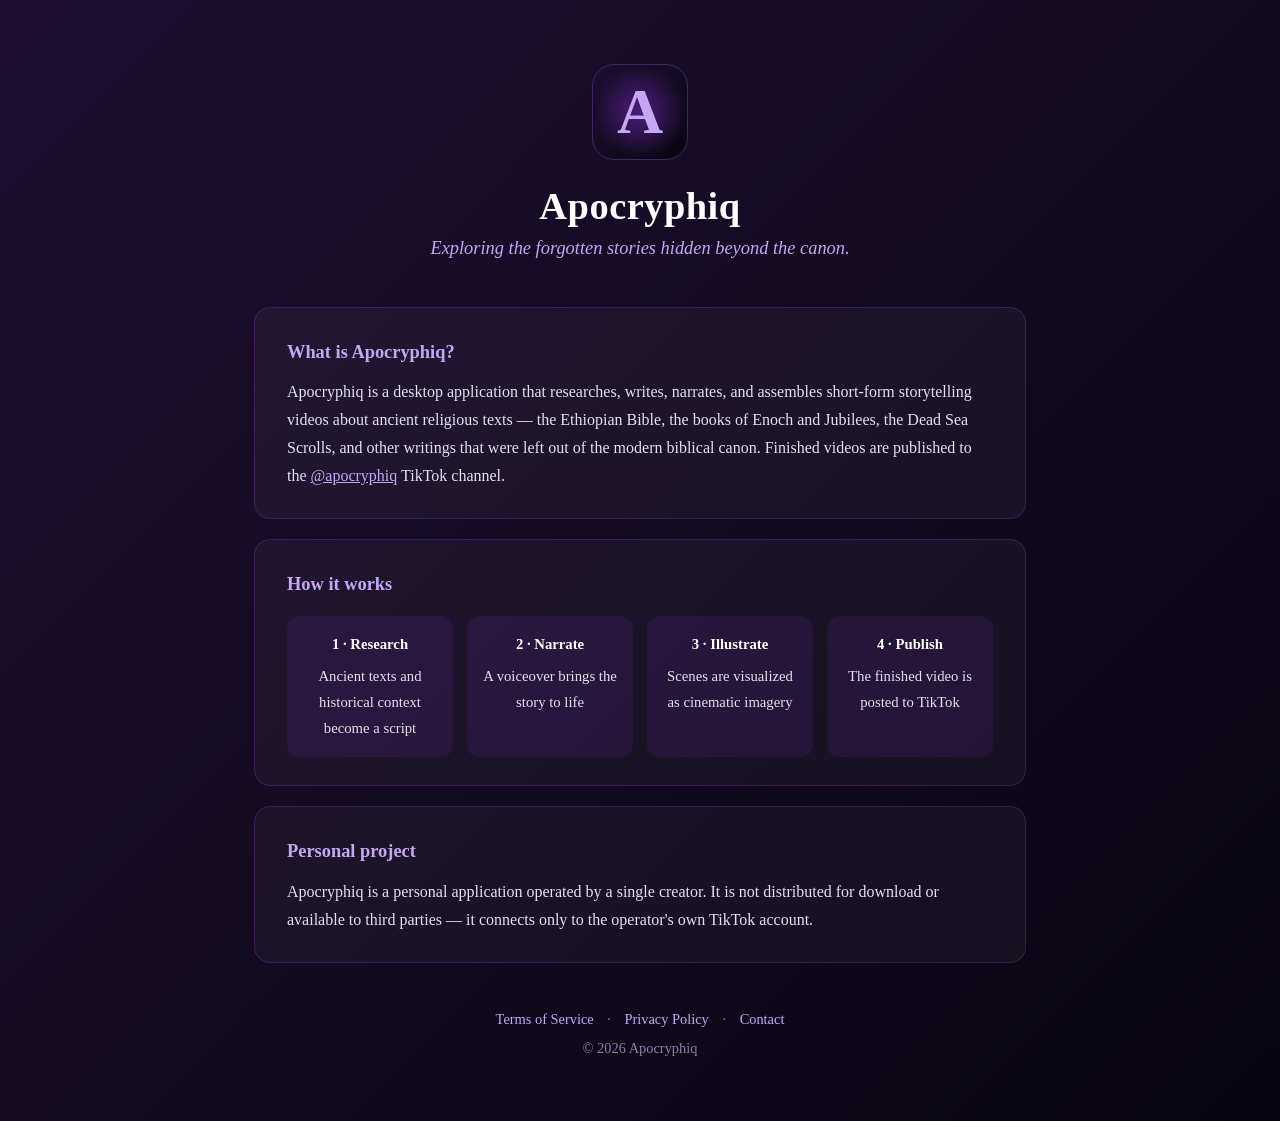
==== index.html @ 5528720c "Add initial HTML structure for Apocryphiq This file contains the HTML structure and content for the " ====
<!DOCTYPE html>
<html lang="en">
<head>
<meta charset="UTF-8">
<meta name="viewport" content="width=device-width, initial-scale=1.0">
<title>Apocryphiq — Stories Beyond the Canon</title>
<meta name="description" content="Apocryphiq is a desktop application that creates and publishes short storytelling videos about ancient texts, the Ethiopian Bible, and writings left out of the modern canon.">
<style>
  :root { --purple: #9333ea; --light: #c4a7f5; }
  * { margin: 0; box-sizing: border-box; }
  body { font-family: Georgia, serif; background: linear-gradient(135deg, #1e0f32 0%, #080610 100%); color: #e5e0f0; min-height: 100vh; }
  .wrap { max-width: 820px; margin: 0 auto; padding: 64px 24px; }
  .icon { width: 96px; height: 96px; border-radius: 22px; display: block; margin: 0 auto 24px;
          background: radial-gradient(circle at center, rgba(147,51,234,.45), transparent 70%), linear-gradient(135deg, #1e0f32, #080610);
          border: 1px solid #3b2860; color: var(--light); font-size: 64px; font-weight: bold;
          text-align: center; line-height: 94px; }
  h1 { text-align: center; font-size: 2.4em; color: #fff; letter-spacing: .5px; }
  .tagline { text-align: center; color: var(--light); margin: 10px 0 48px; font-size: 1.15em; font-style: italic; }
  .card { background: rgba(255,255,255,.04); border: 1px solid rgba(147,51,234,.25); border-radius: 16px; padding: 28px 32px; margin-bottom: 20px; line-height: 1.75; }
  .card h2 { color: var(--light); font-size: 1.15em; margin-bottom: 10px; }
  .steps { display: grid; grid-template-columns: repeat(auto-fit, minmax(160px, 1fr)); gap: 14px; margin-top: 16px; }
  .step { background: rgba(147,51,234,.10); border-radius: 12px; padding: 16px; text-align: center; font-size: .92em; }
  .step b { display: block; color: #fff; margin-bottom: 6px; }
  footer { text-align: center; margin-top: 48px; font-size: .9em; color: #8a7fa8; }
  footer a { color: var(--light); text-decoration: none; margin: 0 10px; }
  footer a:hover { text-decoration: underline; }
</style>
</head>
<body>
<div class="wrap">
  <div class="icon">A</div>
  <h1>Apocryphiq</h1>
  <p class="tagline">Exploring the forgotten stories hidden beyond the canon.</p>

  <div class="card">
    <h2>What is Apocryphiq?</h2>
    <p>Apocryphiq is a desktop application that researches, writes, narrates, and assembles
    short-form storytelling videos about ancient religious texts — the Ethiopian Bible,
    the books of Enoch and Jubilees, the Dead Sea Scrolls, and other writings that were
    left out of the modern biblical canon. Finished videos are published to the
    <a href="https://www.tiktok.com/@apocryphiq" style="color:var(--light)">@apocryphiq</a>
    TikTok channel.</p>
  </div>

  <div class="card">
    <h2>How it works</h2>
    <div class="steps">
      <div class="step"><b>1 · Research</b>Ancient texts and historical context become a script</div>
      <div class="step"><b>2 · Narrate</b>A voiceover brings the story to life</div>
      <div class="step"><b>3 · Illustrate</b>Scenes are visualized as cinematic imagery</div>
      <div class="step"><b>4 · Publish</b>The finished video is posted to TikTok</div>
    </div>
  </div>

  <div class="card">
    <h2>Personal project</h2>
    <p>Apocryphiq is a personal application operated by a single creator. It is not
    distributed for download or available to third parties — it connects only to the
    operator's own TikTok account.</p>
  </div>

  <footer>
    <a href="terms.html">Terms of Service</a> ·
    <a href="privacy.html">Privacy Policy</a> ·
    <a href="mailto:nathanadamwilson@gmail.com">Contact</a>
    <p style="margin-top:12px">© 2026 Apocryphiq</p>
  </footer>
</div>
</body>
</html>
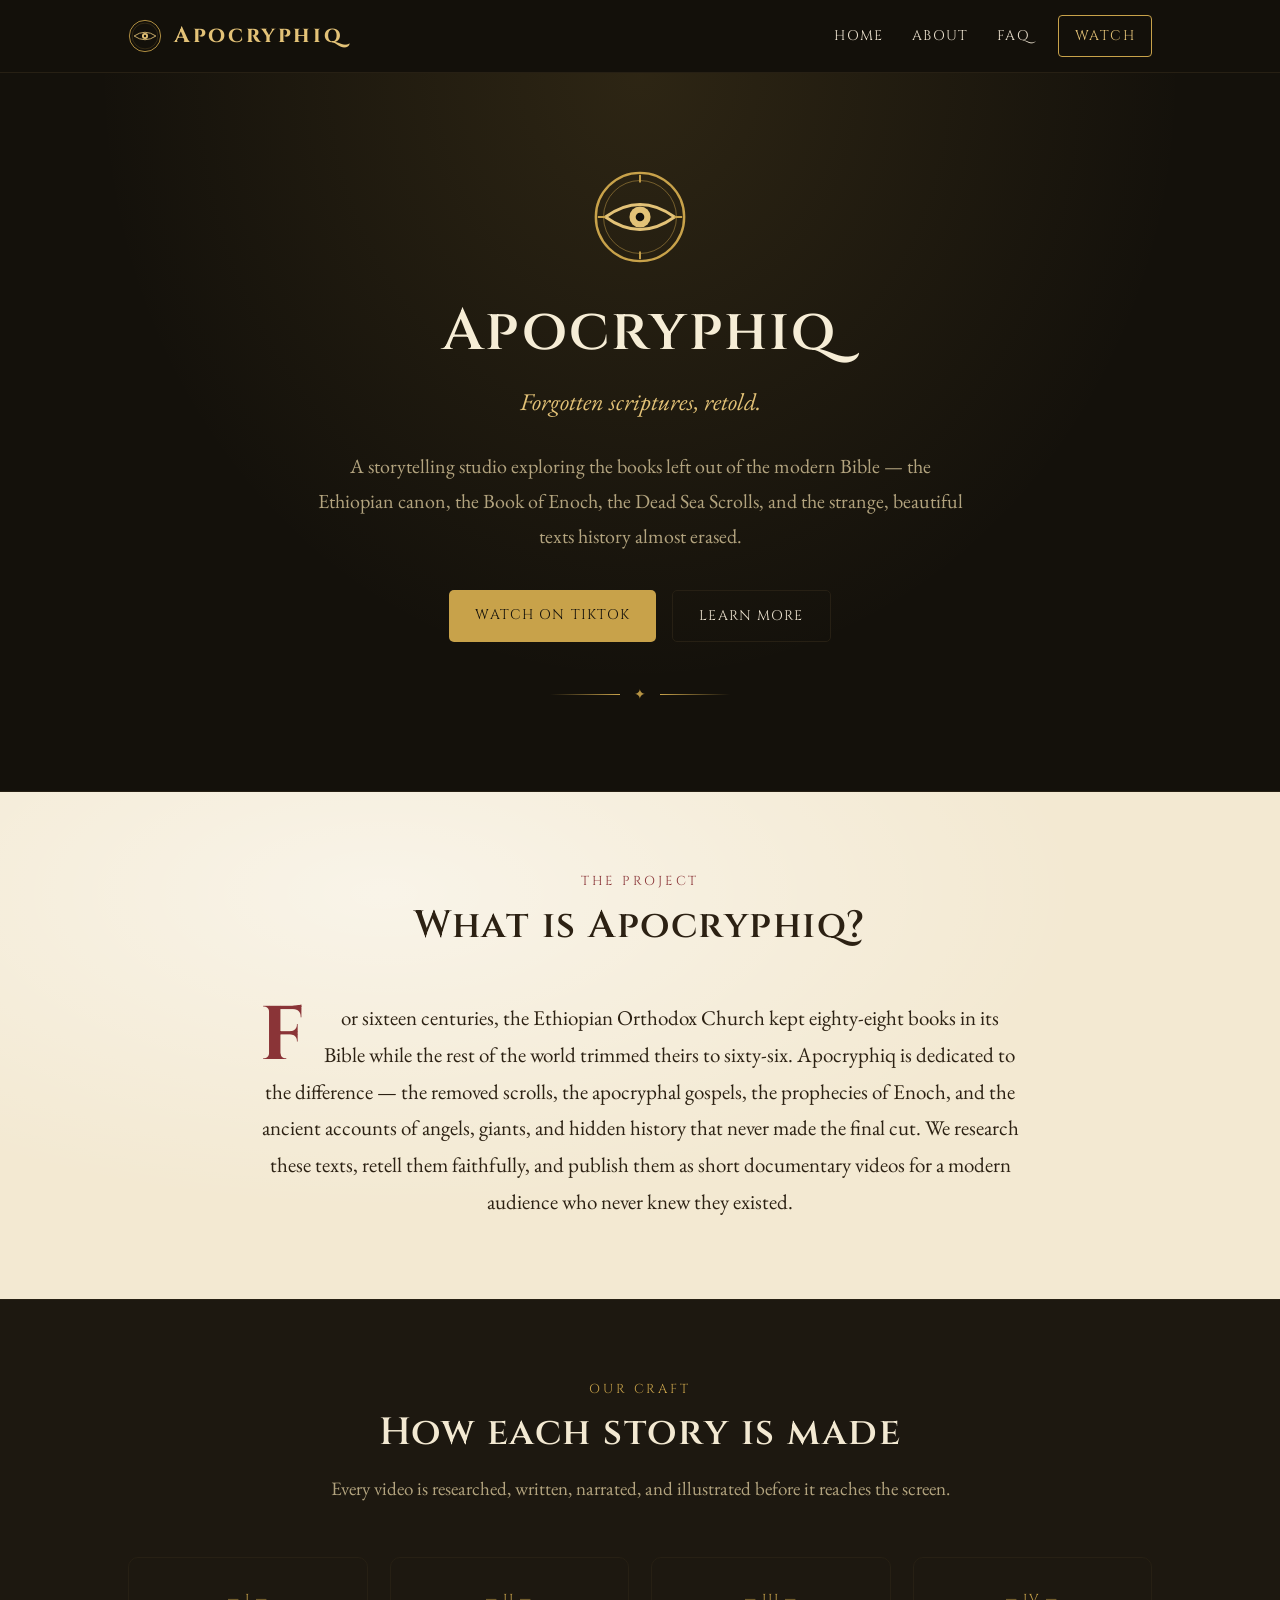
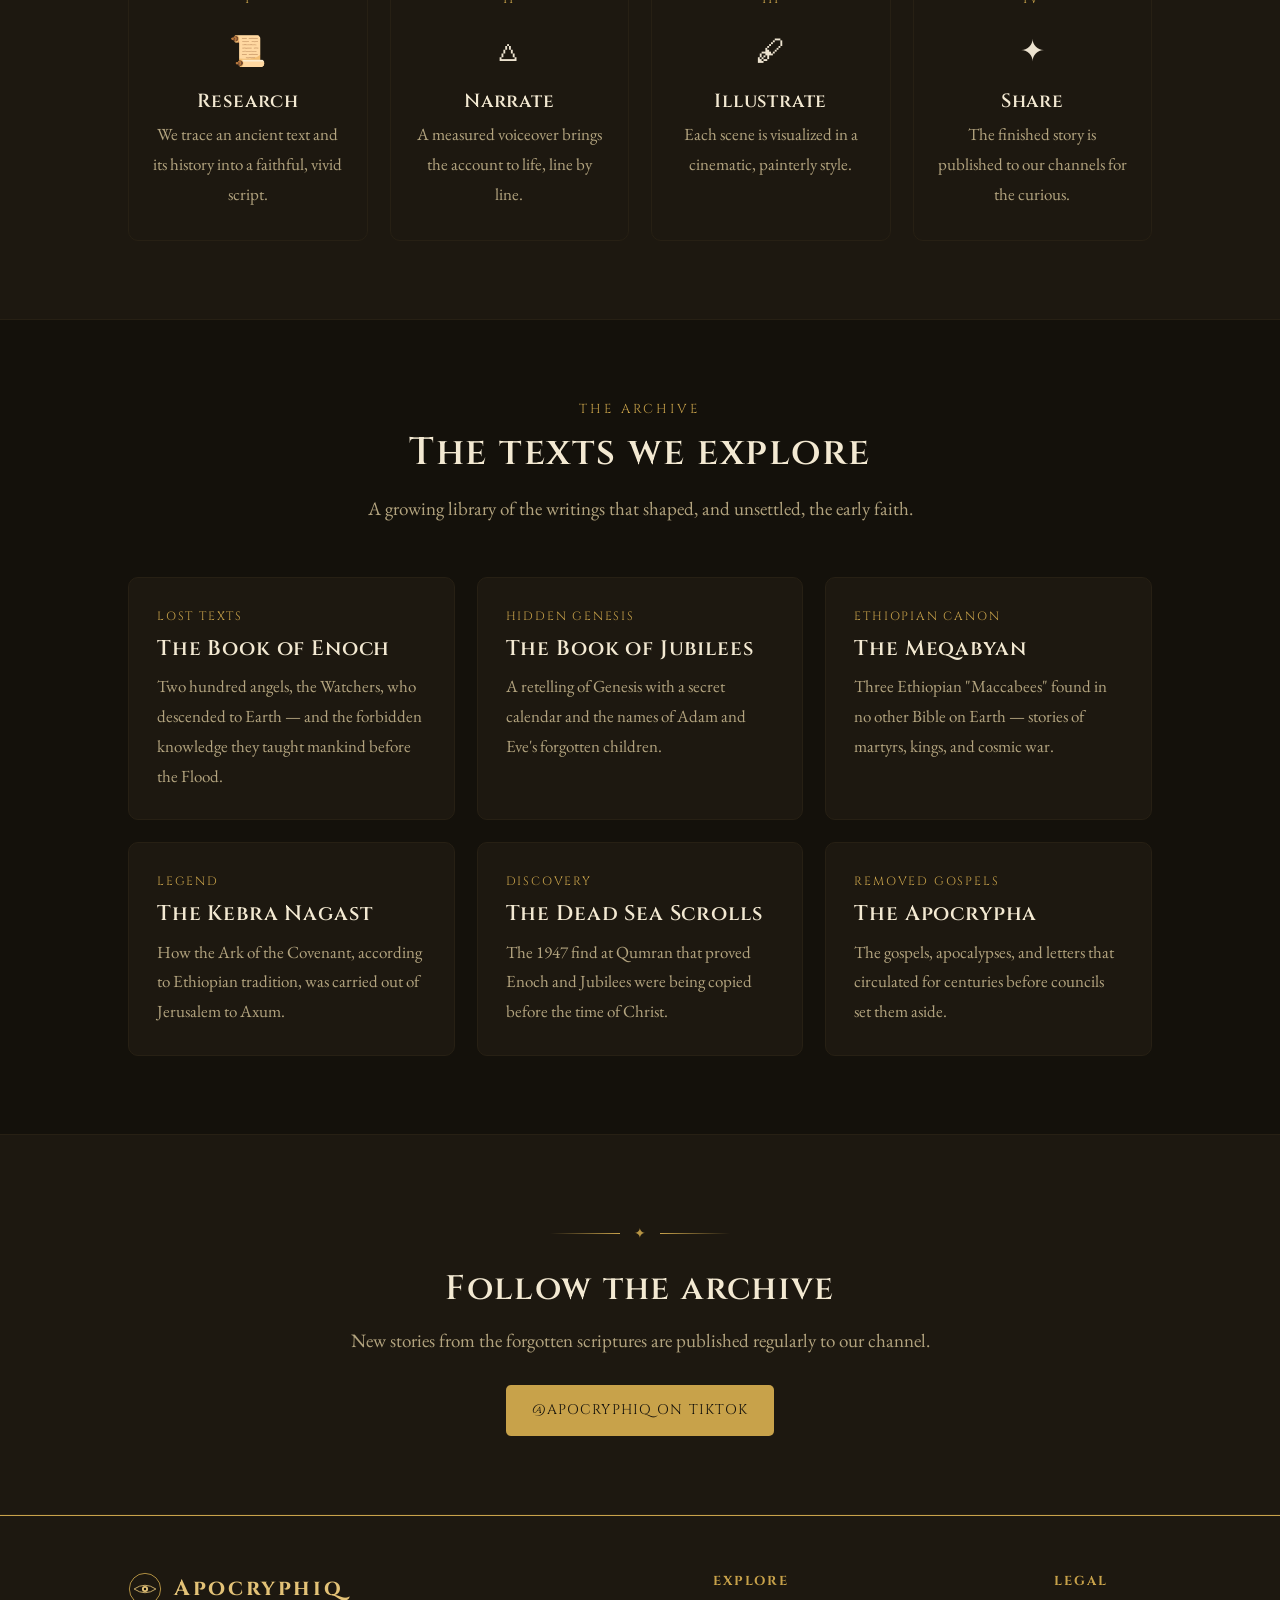
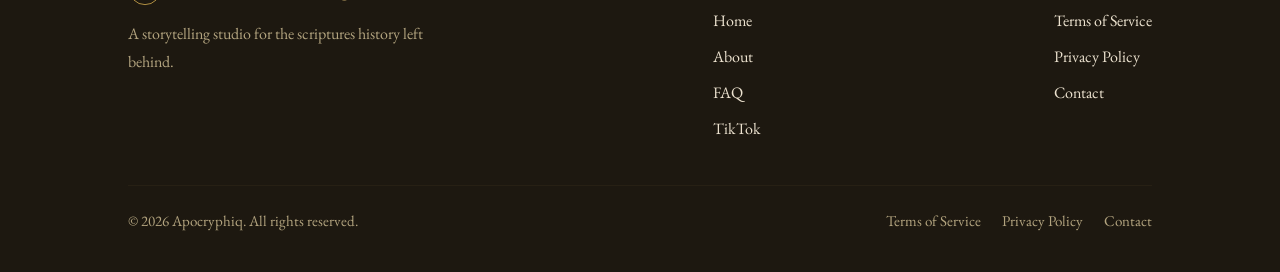
==== commit 4afd9d48: "Rebuild as fully-developed multi-page site; new gold/manuscript theme and icon" ====
--- a/index.html
+++ b/index.html
@@ -3,68 +3,207 @@
 <head>
 <meta charset="UTF-8">
 <meta name="viewport" content="width=device-width, initial-scale=1.0">
-<title>Apocryphiq — Stories Beyond the Canon</title>
-<meta name="description" content="Apocryphiq is a desktop application that creates and publishes short storytelling videos about ancient texts, the Ethiopian Bible, and writings left out of the modern canon.">
-<style>
-  :root { --purple: #9333ea; --light: #c4a7f5; }
-  * { margin: 0; box-sizing: border-box; }
-  body { font-family: Georgia, serif; background: linear-gradient(135deg, #1e0f32 0%, #080610 100%); color: #e5e0f0; min-height: 100vh; }
-  .wrap { max-width: 820px; margin: 0 auto; padding: 64px 24px; }
-  .icon { width: 96px; height: 96px; border-radius: 22px; display: block; margin: 0 auto 24px;
-          background: radial-gradient(circle at center, rgba(147,51,234,.45), transparent 70%), linear-gradient(135deg, #1e0f32, #080610);
-          border: 1px solid #3b2860; color: var(--light); font-size: 64px; font-weight: bold;
-          text-align: center; line-height: 94px; }
-  h1 { text-align: center; font-size: 2.4em; color: #fff; letter-spacing: .5px; }
-  .tagline { text-align: center; color: var(--light); margin: 10px 0 48px; font-size: 1.15em; font-style: italic; }
-  .card { background: rgba(255,255,255,.04); border: 1px solid rgba(147,51,234,.25); border-radius: 16px; padding: 28px 32px; margin-bottom: 20px; line-height: 1.75; }
-  .card h2 { color: var(--light); font-size: 1.15em; margin-bottom: 10px; }
-  .steps { display: grid; grid-template-columns: repeat(auto-fit, minmax(160px, 1fr)); gap: 14px; margin-top: 16px; }
-  .step { background: rgba(147,51,234,.10); border-radius: 12px; padding: 16px; text-align: center; font-size: .92em; }
-  .step b { display: block; color: #fff; margin-bottom: 6px; }
-  footer { text-align: center; margin-top: 48px; font-size: .9em; color: #8a7fa8; }
-  footer a { color: var(--light); text-decoration: none; margin: 0 10px; }
-  footer a:hover { text-decoration: underline; }
-</style>
+<title>Apocryphiq — Forgotten Scriptures, Retold</title>
+<meta name="description" content="Apocryphiq researches, narrates, and shares short documentary videos about the Ethiopian Bible, the Book of Enoch, the Dead Sea Scrolls, and other ancient texts left out of the modern canon.">
+<link rel="preconnect" href="https://fonts.googleapis.com">
+<link rel="preconnect" href="https://fonts.gstatic.com" crossorigin>
+<link href="https://fonts.googleapis.com/css2?family=Cinzel:wght@500;600;700&family=EB+Garamond:ital,wght@0,400;0,500;1,400&display=swap" rel="stylesheet">
+<link rel="stylesheet" href="styles.css">
 </head>
 <body>
-<div class="wrap">
-  <div class="icon">A</div>
-  <h1>Apocryphiq</h1>
-  <p class="tagline">Exploring the forgotten stories hidden beyond the canon.</p>
-
-  <div class="card">
-    <h2>What is Apocryphiq?</h2>
-    <p>Apocryphiq is a desktop application that researches, writes, narrates, and assembles
-    short-form storytelling videos about ancient religious texts — the Ethiopian Bible,
-    the books of Enoch and Jubilees, the Dead Sea Scrolls, and other writings that were
-    left out of the modern biblical canon. Finished videos are published to the
-    <a href="https://www.tiktok.com/@apocryphiq" style="color:var(--light)">@apocryphiq</a>
-    TikTok channel.</p>
-  </div>
-
-  <div class="card">
-    <h2>How it works</h2>
+
+<!-- ── Top navigation ─────────────────────────────────── -->
+<header class="topbar">
+  <div class="wrap">
+    <a class="brand" href="index.html">
+      <svg class="mark" viewBox="0 0 100 100" fill="none" xmlns="http://www.w3.org/2000/svg" aria-hidden="true">
+        <circle cx="50" cy="50" r="46" stroke="#c8a24a" stroke-width="2.5"/>
+        <circle cx="50" cy="50" r="38" stroke="#c8a24a" stroke-width="1" opacity="0.5"/>
+        <path d="M18 50 Q50 28 82 50 Q50 72 18 50 Z" stroke="#e3c277" stroke-width="2.5" fill="none"/>
+        <circle cx="50" cy="50" r="9" fill="#e3c277"/>
+        <circle cx="50" cy="50" r="3.5" fill="#14110b"/>
+      </svg>
+      Apocryphiq
+    </a>
+    <nav class="nav">
+      <a href="index.html">Home</a>
+      <a href="about.html">About</a>
+      <a href="faq.html">FAQ</a>
+      <a class="cta" href="https://www.tiktok.com/@apocryphiq" target="_blank" rel="noopener">Watch</a>
+    </nav>
+  </div>
+</header>
+
+<!-- ── Hero ───────────────────────────────────────────── -->
+<section class="hero">
+  <div class="wrap">
+    <svg class="emblem" viewBox="0 0 100 100" fill="none" xmlns="http://www.w3.org/2000/svg" aria-hidden="true">
+      <circle cx="50" cy="50" r="46" stroke="#c8a24a" stroke-width="2.5"/>
+      <circle cx="50" cy="50" r="38" stroke="#c8a24a" stroke-width="1" opacity="0.5"/>
+      <path d="M14 50 Q50 24 86 50 Q50 76 14 50 Z" stroke="#e3c277" stroke-width="3" fill="none"/>
+      <circle cx="50" cy="50" r="11" fill="#e3c277"/>
+      <circle cx="50" cy="50" r="4.5" fill="#14110b"/>
+      <path d="M50 6 L50 14 M50 86 L50 94 M6 50 L14 50 M86 50 L94 50" stroke="#c8a24a" stroke-width="2"/>
+    </svg>
+    <h1>Apocryphiq</h1>
+    <div class="sub">Forgotten scriptures, retold.</div>
+    <p class="lede">A storytelling studio exploring the books left out of the modern Bible — the Ethiopian
+      canon, the Book of Enoch, the Dead Sea Scrolls, and the strange, beautiful texts history almost erased.</p>
+    <div class="actions">
+      <a class="btn btn-gold" href="https://www.tiktok.com/@apocryphiq" target="_blank" rel="noopener">Watch on TikTok</a>
+      <a class="btn btn-ghost" href="about.html">Learn more</a>
+    </div>
+    <div class="rule" style="margin-top:40px"><span class="glyph">✦</span></div>
+  </div>
+</section>
+
+<!-- ── What is Apocryphiq (parchment band) ────────────── -->
+<section class="parchment-band">
+  <div class="wrap">
+    <div class="section-head">
+      <span class="kicker">The Project</span>
+      <h2>What is Apocryphiq?</h2>
+    </div>
+    <p class="lead-para">
+      <span class="dropcap">F</span>or sixteen centuries, the Ethiopian Orthodox Church kept eighty-eight
+      books in its Bible while the rest of the world trimmed theirs to sixty-six. Apocryphiq is dedicated
+      to the difference — the removed scrolls, the apocryphal gospels, the prophecies of Enoch, and the
+      ancient accounts of angels, giants, and hidden history that never made the final cut. We research
+      these texts, retell them faithfully, and publish them as short documentary videos for a modern
+      audience who never knew they existed.
+    </p>
+  </div>
+</section>
+
+<!-- ── How it works ───────────────────────────────────── -->
+<section class="alt">
+  <div class="wrap">
+    <div class="section-head">
+      <span class="kicker">Our Craft</span>
+      <h2>How each story is made</h2>
+      <p>Every video is researched, written, narrated, and illustrated before it reaches the screen.</p>
+    </div>
     <div class="steps">
-      <div class="step"><b>1 · Research</b>Ancient texts and historical context become a script</div>
-      <div class="step"><b>2 · Narrate</b>A voiceover brings the story to life</div>
-      <div class="step"><b>3 · Illustrate</b>Scenes are visualized as cinematic imagery</div>
-      <div class="step"><b>4 · Publish</b>The finished video is posted to TikTok</div>
-    </div>
-  </div>
-
-  <div class="card">
-    <h2>Personal project</h2>
-    <p>Apocryphiq is a personal application operated by a single creator. It is not
-    distributed for download or available to third parties — it connects only to the
-    operator's own TikTok account.</p>
-  </div>
-
-  <footer>
-    <a href="terms.html">Terms of Service</a> ·
-    <a href="privacy.html">Privacy Policy</a> ·
-    <a href="mailto:nathanadamwilson@gmail.com">Contact</a>
-    <p style="margin-top:12px">© 2026 Apocryphiq</p>
-  </footer>
-</div>
+      <div class="step">
+        <div class="num">— I —</div>
+        <div class="icon">📜</div>
+        <h3>Research</h3>
+        <p>We trace an ancient text and its history into a faithful, vivid script.</p>
+      </div>
+      <div class="step">
+        <div class="num">— II —</div>
+        <div class="icon">🜂</div>
+        <h3>Narrate</h3>
+        <p>A measured voiceover brings the account to life, line by line.</p>
+      </div>
+      <div class="step">
+        <div class="num">— III —</div>
+        <div class="icon">🖋</div>
+        <h3>Illustrate</h3>
+        <p>Each scene is visualized in a cinematic, painterly style.</p>
+      </div>
+      <div class="step">
+        <div class="num">— IV —</div>
+        <div class="icon">✦</div>
+        <h3>Share</h3>
+        <p>The finished story is published to our channels for the curious.</p>
+      </div>
+    </div>
+  </div>
+</section>
+
+<!-- ── The texts we explore ───────────────────────────── -->
+<section>
+  <div class="wrap">
+    <div class="section-head">
+      <span class="kicker">The Archive</span>
+      <h2>The texts we explore</h2>
+      <p>A growing library of the writings that shaped, and unsettled, the early faith.</p>
+    </div>
+    <div class="cards">
+      <div class="card">
+        <div class="tag">Lost Texts</div>
+        <h3>The Book of Enoch</h3>
+        <p>Two hundred angels, the Watchers, who descended to Earth — and the forbidden knowledge they taught mankind before the Flood.</p>
+      </div>
+      <div class="card">
+        <div class="tag">Hidden Genesis</div>
+        <h3>The Book of Jubilees</h3>
+        <p>A retelling of Genesis with a secret calendar and the names of Adam and Eve's forgotten children.</p>
+      </div>
+      <div class="card">
+        <div class="tag">Ethiopian Canon</div>
+        <h3>The Meqabyan</h3>
+        <p>Three Ethiopian "Maccabees" found in no other Bible on Earth — stories of martyrs, kings, and cosmic war.</p>
+      </div>
+      <div class="card">
+        <div class="tag">Legend</div>
+        <h3>The Kebra Nagast</h3>
+        <p>How the Ark of the Covenant, according to Ethiopian tradition, was carried out of Jerusalem to Axum.</p>
+      </div>
+      <div class="card">
+        <div class="tag">Discovery</div>
+        <h3>The Dead Sea Scrolls</h3>
+        <p>The 1947 find at Qumran that proved Enoch and Jubilees were being copied before the time of Christ.</p>
+      </div>
+      <div class="card">
+        <div class="tag">Removed Gospels</div>
+        <h3>The Apocrypha</h3>
+        <p>The gospels, apocalypses, and letters that circulated for centuries before councils set them aside.</p>
+      </div>
+    </div>
+  </div>
+</section>
+
+<!-- ── Where to find us ───────────────────────────────── -->
+<section class="alt">
+  <div class="wrap" style="text-align:center; max-width:680px;">
+    <div class="rule"><span class="glyph">✦</span></div>
+    <h2 style="font-size:34px; color:#f3e9d2; margin:24px 0 14px;">Follow the archive</h2>
+    <p style="color:var(--cream-dim); margin-bottom:28px;">New stories from the forgotten scriptures are published regularly to our channel.</p>
+    <a class="btn btn-gold" href="https://www.tiktok.com/@apocryphiq" target="_blank" rel="noopener">@apocryphiq on TikTok</a>
+  </div>
+</section>
+
+<!-- ── Footer (Terms & Privacy always visible) ────────── -->
+<footer class="site-footer">
+  <div class="wrap">
+    <div class="footer-grid">
+      <div class="footer-brand">
+        <a class="brand" href="index.html">
+          <svg class="mark" viewBox="0 0 100 100" fill="none" xmlns="http://www.w3.org/2000/svg" aria-hidden="true">
+            <circle cx="50" cy="50" r="46" stroke="#c8a24a" stroke-width="2.5"/>
+            <path d="M18 50 Q50 28 82 50 Q50 72 18 50 Z" stroke="#e3c277" stroke-width="2.5" fill="none"/>
+            <circle cx="50" cy="50" r="9" fill="#e3c277"/><circle cx="50" cy="50" r="3.5" fill="#14110b"/>
+          </svg>
+          Apocryphiq
+        </a>
+        <p>A storytelling studio for the scriptures history left behind.</p>
+      </div>
+      <div class="footer-col">
+        <h4>Explore</h4>
+        <a href="index.html">Home</a>
+        <a href="about.html">About</a>
+        <a href="faq.html">FAQ</a>
+        <a href="https://www.tiktok.com/@apocryphiq" target="_blank" rel="noopener">TikTok</a>
+      </div>
+      <div class="footer-col">
+        <h4>Legal</h4>
+        <a href="terms.html">Terms of Service</a>
+        <a href="privacy.html">Privacy Policy</a>
+        <a href="mailto:nathanadamwilson@gmail.com">Contact</a>
+      </div>
+    </div>
+    <div class="footer-legal">
+      <span>© 2026 Apocryphiq. All rights reserved.</span>
+      <span class="links">
+        <a href="terms.html">Terms of Service</a>
+        <a href="privacy.html">Privacy Policy</a>
+        <a href="mailto:nathanadamwilson@gmail.com">Contact</a>
+      </span>
+    </div>
+  </div>
+</footer>
+
 </body>
 </html>
--- a/styles.css
+++ b/styles.css
@@ -0,0 +1,230 @@
+/* ============================================================
+   Apocryphiq — shared site styles
+   Theme: illuminated manuscript / ancient archive
+   ============================================================ */
+
+:root {
+  --ink:        #14110b;   /* deep warm black, page background */
+  --ink-2:      #1d1810;   /* raised panels */
+  --ink-3:      #272014;   /* hover / borders on dark */
+  --parchment:  #f3e9d2;   /* light section background */
+  --parchment-2:#e9dcbd;
+  --gold:       #c8a24a;
+  --gold-bright:#e3c277;
+  --oxblood:    #8a3437;
+  --verdigris:  #4a7a6e;
+  --cream:      #ece2cf;   /* body text on dark */
+  --cream-dim:  #b3a47f;   /* muted text on dark */
+  --ink-text:   #2c2113;   /* text on parchment */
+  --ink-text-dim:#5f5236;
+  --maxw: 1080px;
+}
+
+* { margin: 0; padding: 0; box-sizing: border-box; }
+
+html { scroll-behavior: smooth; }
+
+body {
+  font-family: 'EB Garamond', Georgia, 'Times New Roman', serif;
+  background: var(--ink);
+  color: var(--cream);
+  font-size: 19px;
+  line-height: 1.75;
+  -webkit-font-smoothing: antialiased;
+}
+
+h1, h2, h3, .display {
+  font-family: 'Cinzel', Georgia, serif;
+  font-weight: 600;
+  letter-spacing: 0.04em;
+  line-height: 1.2;
+}
+
+a { color: var(--gold-bright); text-decoration: none; }
+a:hover { color: #f0d99b; text-decoration: underline; }
+
+.wrap { max-width: var(--maxw); margin: 0 auto; padding: 0 28px; }
+
+/* ── Decorative divider ─────────────────────────────────── */
+.rule {
+  display: flex; align-items: center; justify-content: center;
+  gap: 14px; margin: 8px 0 0; color: var(--gold);
+}
+.rule::before, .rule::after {
+  content: ""; height: 1px; width: 70px;
+  background: linear-gradient(90deg, transparent, var(--gold));
+}
+.rule::after { background: linear-gradient(90deg, var(--gold), transparent); }
+.rule .glyph { font-size: 14px; opacity: 0.9; }
+
+/* ── Top navigation ─────────────────────────────────────── */
+.topbar {
+  position: sticky; top: 0; z-index: 50;
+  background: rgba(20,17,11,0.92);
+  backdrop-filter: blur(6px);
+  border-bottom: 1px solid var(--ink-3);
+}
+.topbar .wrap {
+  display: flex; align-items: center; justify-content: space-between;
+  height: 72px;
+}
+.brand {
+  display: flex; align-items: center; gap: 12px;
+  font-family: 'Cinzel', serif; font-weight: 700;
+  font-size: 22px; letter-spacing: 0.12em; color: var(--gold-bright);
+}
+.brand:hover { text-decoration: none; color: var(--gold-bright); }
+.brand .mark {
+  width: 34px; height: 34px; flex-shrink: 0;
+}
+.nav { display: flex; gap: 28px; align-items: center; }
+.nav a {
+  color: var(--cream); font-family: 'Cinzel', serif;
+  font-size: 14px; letter-spacing: 0.1em; text-transform: uppercase;
+}
+.nav a:hover { color: var(--gold-bright); text-decoration: none; }
+.nav a.cta {
+  border: 1px solid var(--gold); border-radius: 4px;
+  padding: 8px 16px; color: var(--gold-bright);
+}
+.nav a.cta:hover { background: var(--gold); color: var(--ink); }
+
+/* ── Hero ───────────────────────────────────────────────── */
+.hero {
+  position: relative; text-align: center;
+  padding: 96px 0 84px;
+  background:
+    radial-gradient(ellipse at 50% 0%, rgba(200,162,74,0.14), transparent 60%),
+    var(--ink);
+  border-bottom: 1px solid var(--ink-3);
+}
+.hero .emblem { width: 96px; height: 96px; margin: 0 auto 22px; }
+.hero h1 { font-size: 58px; color: #f6edd6; }
+.hero .sub {
+  font-style: italic; color: var(--gold-bright);
+  font-size: 24px; margin-top: 14px;
+}
+.hero p.lede {
+  max-width: 660px; margin: 26px auto 0; color: var(--cream-dim);
+  font-size: 20px;
+}
+.hero .actions { margin-top: 36px; display: flex; gap: 16px; justify-content: center; flex-wrap: wrap; }
+.btn {
+  display: inline-block; font-family: 'Cinzel', serif;
+  font-size: 14px; letter-spacing: 0.08em; text-transform: uppercase;
+  padding: 13px 26px; border-radius: 5px; transition: all 0.18s;
+}
+.btn-gold { background: var(--gold); color: var(--ink); }
+.btn-gold:hover { background: var(--gold-bright); color: var(--ink); text-decoration: none; }
+.btn-ghost { border: 1px solid var(--ink-3); color: var(--cream); }
+.btn-ghost:hover { border-color: var(--gold); color: var(--gold-bright); text-decoration: none; }
+
+/* ── Sections ───────────────────────────────────────────── */
+section { padding: 78px 0; }
+.section-head { text-align: center; margin-bottom: 52px; }
+.section-head .kicker {
+  font-family: 'Cinzel', serif; font-size: 13px; letter-spacing: 0.22em;
+  text-transform: uppercase; color: var(--gold); display: block; margin-bottom: 10px;
+}
+.section-head h2 { font-size: 38px; color: #f3e9d2; }
+.section-head p { color: var(--cream-dim); max-width: 620px; margin: 16px auto 0; }
+
+.alt { background: var(--ink-2); border-top: 1px solid var(--ink-3); border-bottom: 1px solid var(--ink-3); }
+
+/* parchment feature band */
+.parchment-band {
+  background:
+    radial-gradient(ellipse at 30% 20%, rgba(255,255,255,0.5), transparent 55%),
+    var(--parchment);
+  color: var(--ink-text);
+}
+.parchment-band h2 { color: var(--ink-text); }
+.parchment-band .section-head .kicker { color: var(--oxblood); }
+.parchment-band p { color: var(--ink-text-dim); }
+.parchment-band .lead-para {
+  max-width: 760px; margin: 0 auto; font-size: 21px; text-align: center;
+  color: var(--ink-text);
+}
+.parchment-band .lead-para .dropcap {
+  float: left; font-family: 'Cinzel', serif; font-size: 76px; line-height: 0.8;
+  color: var(--oxblood); margin: 6px 14px 0 0; font-weight: 700;
+}
+
+/* ── Steps ──────────────────────────────────────────────── */
+.steps { display: grid; grid-template-columns: repeat(4, 1fr); gap: 22px; }
+.step {
+  background: var(--ink-2); border: 1px solid var(--ink-3);
+  border-radius: 10px; padding: 30px 24px; text-align: center;
+  position: relative;
+}
+.step .num {
+  font-family: 'Cinzel', serif; font-size: 13px; letter-spacing: 0.15em;
+  color: var(--gold); margin-bottom: 14px;
+}
+.step .icon { font-size: 30px; margin-bottom: 12px; }
+.step h3 { font-size: 19px; color: #f3e9d2; margin-bottom: 8px; }
+.step p { color: var(--cream-dim); font-size: 17px; }
+
+/* ── Texts / themes grid ────────────────────────────────── */
+.cards { display: grid; grid-template-columns: repeat(3, 1fr); gap: 22px; }
+.card {
+  background: var(--ink-2); border: 1px solid var(--ink-3);
+  border-radius: 10px; padding: 28px; transition: border-color 0.2s, transform 0.2s;
+}
+.card:hover { border-color: var(--gold); transform: translateY(-3px); }
+.card .tag {
+  font-family: 'Cinzel', serif; font-size: 12px; letter-spacing: 0.15em;
+  text-transform: uppercase; color: var(--gold); margin-bottom: 10px;
+}
+.card h3 { font-size: 21px; color: #f3e9d2; margin-bottom: 10px; }
+.card p { color: var(--cream-dim); font-size: 17px; }
+
+/* ── FAQ ────────────────────────────────────────────────── */
+.faq-list { max-width: 800px; margin: 0 auto; }
+.faq-item { border-bottom: 1px solid var(--ink-3); padding: 26px 0; }
+.faq-item h3 { font-size: 21px; color: #f3e9d2; margin-bottom: 10px; }
+.faq-item p { color: var(--cream-dim); }
+
+/* ── Legal pages (terms / privacy) ──────────────────────── */
+.legal { padding: 64px 0 90px; max-width: 800px; }
+.legal h1 { font-size: 42px; color: #f6edd6; }
+.legal .updated { color: var(--cream-dim); font-style: italic; margin: 8px 0 36px; }
+.legal h2 { font-size: 24px; color: var(--gold-bright); margin: 38px 0 12px; }
+.legal p, .legal li { color: var(--cream); }
+.legal ul { margin: 0 0 0 24px; }
+.legal li { margin-bottom: 8px; }
+
+/* ── Footer ─────────────────────────────────────────────── */
+.site-footer {
+  background: var(--ink-2); border-top: 1px solid var(--gold);
+  padding: 54px 0 38px;
+}
+.footer-grid {
+  display: flex; justify-content: space-between; gap: 40px; flex-wrap: wrap;
+  margin-bottom: 34px;
+}
+.footer-brand { max-width: 320px; }
+.footer-brand .brand { margin-bottom: 12px; }
+.footer-brand p { color: var(--cream-dim); font-size: 16px; }
+.footer-col h4 {
+  font-family: 'Cinzel', serif; font-size: 13px; letter-spacing: 0.15em;
+  text-transform: uppercase; color: var(--gold); margin-bottom: 14px;
+}
+.footer-col a { display: block; color: var(--cream); font-size: 16px; margin-bottom: 8px; }
+.footer-col a:hover { color: var(--gold-bright); text-decoration: none; }
+.footer-legal {
+  border-top: 1px solid var(--ink-3); padding-top: 22px;
+  display: flex; justify-content: space-between; flex-wrap: wrap; gap: 12px;
+  color: var(--cream-dim); font-size: 15px;
+}
+.footer-legal .links a { color: var(--cream-dim); margin-left: 18px; }
+.footer-legal .links a:first-child { margin-left: 0; }
+
+/* ── Responsive ─────────────────────────────────────────── */
+@media (max-width: 860px) {
+  .hero h1 { font-size: 42px; }
+  .steps { grid-template-columns: repeat(2, 1fr); }
+  .cards { grid-template-columns: 1fr; }
+  .nav { gap: 16px; }
+  .nav a:not(.cta) { display: none; }
+}
